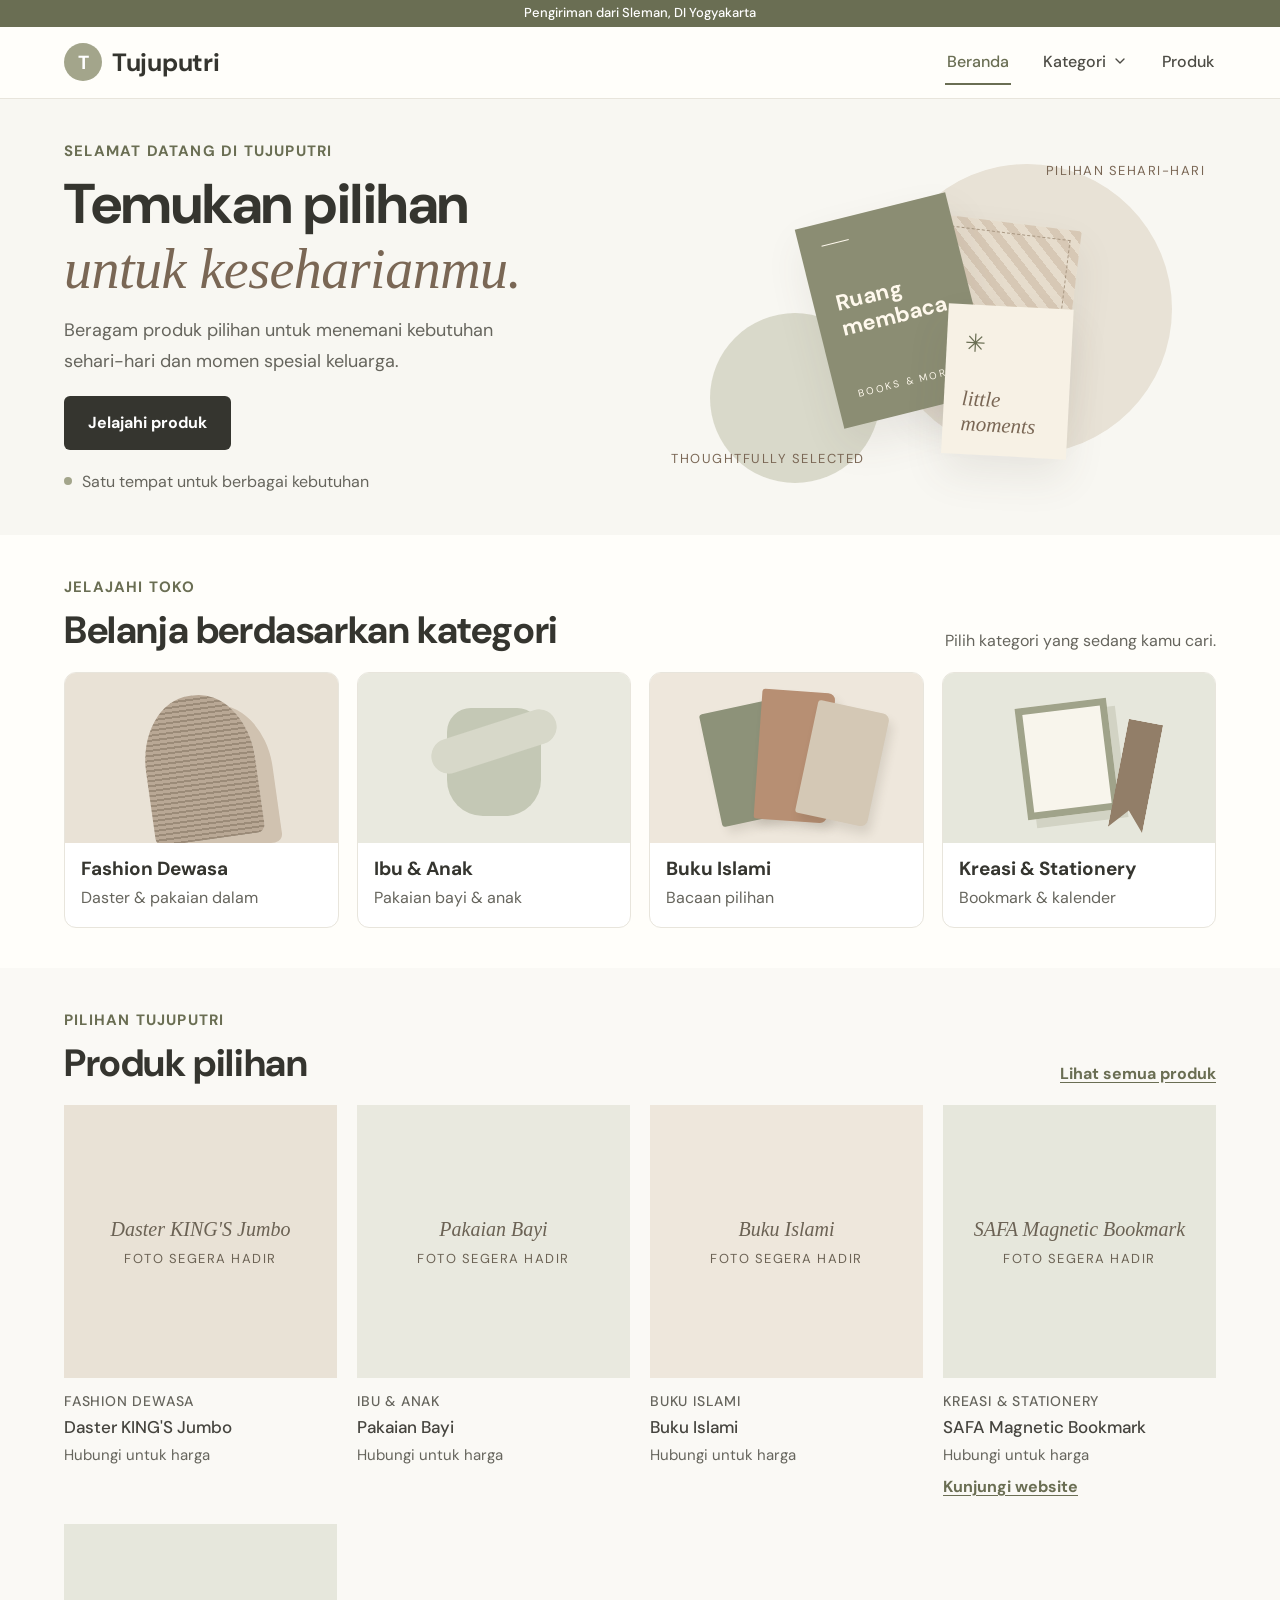
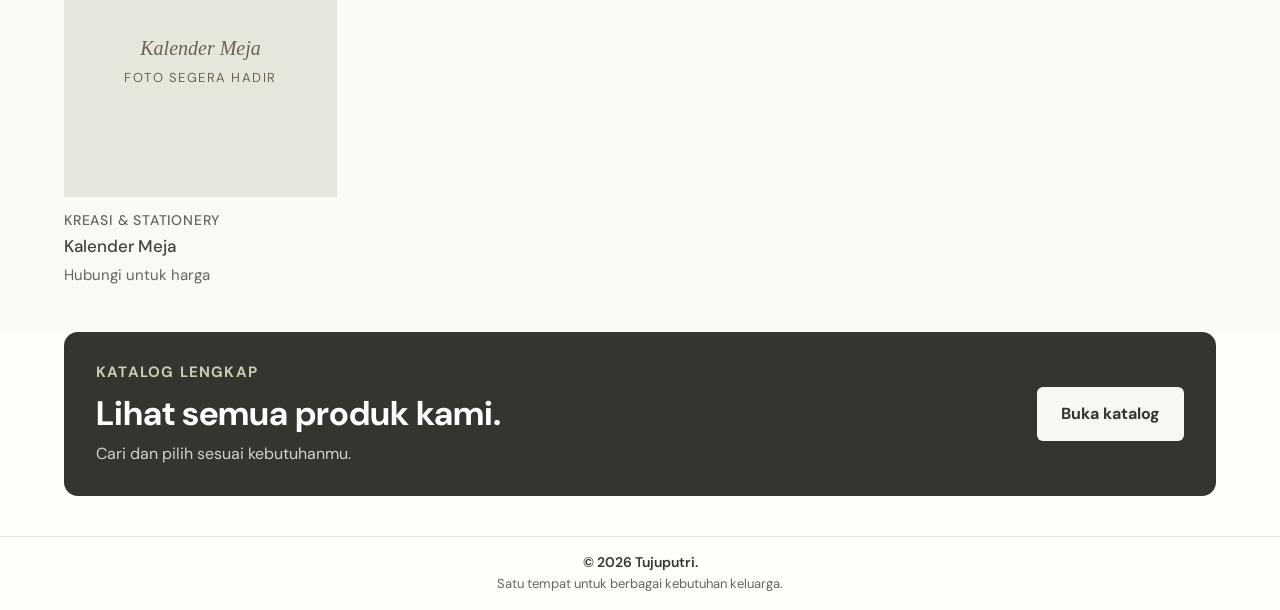
==== index.html @ ce9b0f31 "Add files via upload" ====
<!doctype html>
<html lang="id">
<head>
  <meta charset="utf-8">
  <meta name="viewport" content="width=device-width, initial-scale=1">
  <meta name="description" content="Tujuputri, satu tempat untuk berbagai kebutuhan keluarga.">
  <meta name="theme-color" content="#f8f7f2">
  <title>Tujuputri | Satu Tempat untuk Kebutuhan Keluarga</title>
  <link rel="preconnect" href="https://fonts.googleapis.com">
  <link rel="preconnect" href="https://fonts.gstatic.com" crossorigin>
  <link href="https://fonts.googleapis.com/css2?family=DM+Sans:wght@400;500;600;700&display=swap" rel="stylesheet">
  <link rel="stylesheet" href="styles.css?v=2">
</head>
<body data-page="home">

  <!-- INFO PENGIRIMAN (hanya di beranda). Ubah tulisannya langsung di baris bawah ini -->
  <div class="info-bar">Pengiriman dari Sleman, DI Yogyakarta</div>

  <!-- HEADER & NAVIGASI (sama di semua halaman) -->
  <header class="site-header">
    <a class="brand" href="index.html" aria-label="Tujuputri, kembali ke beranda">
      <span class="brand-mark">T</span>
      <span class="brand-name">Tujuputri</span>
    </a>
    <nav class="main-nav" id="main-nav" aria-label="Navigasi utama">
      <a href="index.html">Beranda</a>
      <a href="index.html#kategori">Kategori</a>
      <a href="produk.html">Produk</a>
    </nav>
    <button class="menu-toggle" id="menu-toggle" type="button" aria-label="Buka menu" aria-expanded="false" aria-controls="main-nav">☰</button>
  </header>

  <main>
    <!-- HERO -->
    <section class="hero">
      <div class="hero-copy">
        <p class="eyebrow">Selamat datang di Tujuputri</p>
        <h1>Temukan pilihan<br><em>untuk keseharianmu.</em></h1>
        <p class="hero-description">Beragam produk pilihan untuk menemani kebutuhan sehari-hari dan momen spesial keluarga.</p>
        <a class="button button-dark" href="#kategori">Jelajahi produk</a>
        <div class="hero-note"><span class="note-dot"></span> Satu tempat untuk berbagai kebutuhan</div>
      </div>
      <div class="hero-art" aria-hidden="true">
        <div class="hero-shape shape-one"></div>
        <div class="hero-shape shape-two"></div>
        <div class="hero-label label-top">pilihan sehari-hari</div>
        <div class="hero-stack">
          <div class="stack-card stack-book"><span class="mini-line"></span><b>Ruang<br>membaca</b><small>BOOKS &amp; MORE</small></div>
          <div class="stack-card stack-fabric"><span class="fabric-stitch"></span></div>
          <div class="stack-card stack-paper"><span class="paper-flower">✳</span><b>little<br>moments</b></div>
        </div>
        <div class="hero-label label-bottom">thoughtfully selected</div>
      </div>
    </section>

    <!-- KATEGORI (kartu dibuat otomatis dari config.js) -->
    <section class="category-section section-wrap" id="kategori">
      <div class="section-heading">
        <div>
          <p class="eyebrow">Jelajahi toko</p>
          <h2>Belanja berdasarkan kategori</h2>
        </div>
        <p>Pilih kategori yang sedang kamu cari.</p>
      </div>
      <div class="category-grid" id="category-grid"></div>
    </section>

    <!-- PRODUK PILIHAN (hanya produk dengan featured: true) -->
    <section class="products-section section-wrap" id="pilihan">
      <div class="section-heading">
        <div>
          <p class="eyebrow">Pilihan Tujuputri</p>
          <h2>Produk pilihan</h2>
        </div>
        <a class="text-link" href="produk.html">Lihat semua produk</a>
      </div>
      <div class="product-grid" id="featured-grid"></div>
    </section>

    <!-- AJAKAN KE KATALOG LENGKAP -->
    <section class="cta-strip" id="katalog">
      <div>
        <p class="eyebrow">Katalog lengkap</p>
        <h2>Lihat semua produk kami.</h2>
        <p>Cari dan pilih sesuai kebutuhanmu.</p>
      </div>
      <a class="button button-light" href="produk.html">Buka katalog</a>
    </section>
  </main>

  <!-- FOOTER -->
  <footer class="site-footer">
    <div class="social-links" id="social-links" hidden></div>
    <p class="footer-copy">© 2026 Tujuputri.</p>
    <p class="footer-text">Satu tempat untuk berbagai kebutuhan keluarga.</p>
  </footer>

  <div class="toast" id="toast" role="status" aria-live="polite"></div>
  <script src="config.js?v=2"></script>
  <script src="script.js?v=2"></script>
</body>
</html>
---- styles.css ----
/*
  ============================================================
  STYLES WEBSITE TUJUPUTRI  (styles.css)  -  Versi 2
  Konsep: Warm Minimalist + Modern Clean
  Font dimuat lewat tag <link> di setiap file HTML
  (DM Sans untuk judul dan isi; hierarki lewat ukuran & ketebalan).
  ============================================================
  TIPS UBAH CEPAT:
  - Ganti warna  : ubah nilai di bagian :root di bawah ini.
  - Ukuran tulisan isi: ubah angka "17px" pada body.
*/

/* ---------- WARNA & PENGATURAN DASAR ---------- */
:root{
  --ivory:#f8f7f2; --white:#fffefa; --beige:#e9e3d8;
  --sage:#a3a58b; --olive:#6a6e53; --olive-dark:#575b43;
  --mocha:#7a6755; --ink:#35352f; --muted:#66655d; --line:#e8e5dc;
  --gutter:max(5vw,20px,calc((100vw - 1180px) / 2)); /* jarak kiri-kanan halaman */
  --font-heading:"DM Sans",system-ui,-apple-system,"Segoe UI",sans-serif;
  --font-body:"DM Sans",system-ui,-apple-system,"Segoe UI",sans-serif;
}
*{box-sizing:border-box}
html{scroll-behavior:smooth;-webkit-text-size-adjust:100%}
body{margin:0;background:var(--white);color:var(--ink);font:17px/1.7 var(--font-body);-webkit-font-smoothing:antialiased}
/* Footer selalu di dasar layar; jika isi halaman pendek, ruang kosong ada di atas footer */
body{display:flex;flex-direction:column;min-height:100vh;min-height:100dvh}
main{flex:1 0 auto}
img{max-width:100%;display:block}
h1,h2,h3,p{margin:0}
a{color:inherit;text-decoration:none}
button,input{font:inherit}
[hidden]{display:none!important}
a:focus-visible,button:focus-visible,input:focus-visible{outline:3px solid var(--sage);outline-offset:2px}

/* ---------- BAR INFO DI ATAS BERANDA ---------- */
.info-bar{background:var(--olive);color:#fff;text-align:center;font-size:13px;font-weight:500;line-height:1.3;padding:5px var(--gutter)}

/* ---------- HEADER & NAVIGASI ---------- */
.site-header{min-height:72px;padding:0 var(--gutter);display:flex;align-items:center;justify-content:space-between;background:rgba(255,254,250,.96);border-bottom:1px solid var(--line);position:sticky;top:0;z-index:10;backdrop-filter:blur(12px)}
.brand{display:flex;align-items:center;gap:10px}
.brand-mark{width:38px;height:38px;border-radius:50%;display:grid;place-items:center;background:var(--sage);color:#fff;font:700 19px var(--font-heading)}
.brand-name{font:700 25px var(--font-heading);letter-spacing:-.3px}
.main-nav{display:flex;gap:30px;font-size:16px;font-weight:500}
.main-nav a{padding:8px 2px;border-bottom:2px solid transparent;color:#4d4c45}
.main-nav a:hover{color:var(--olive)}
.main-nav a[aria-current="page"]{color:var(--olive);border-bottom-color:var(--olive)}
.menu-toggle{display:none;border:0;background:none;color:var(--ink);font-size:26px;line-height:1;cursor:pointer;width:46px;height:46px;border-radius:8px}

/* ---------- DROP-DOWN KATEGORI ---------- */
.nav-dropdown{position:relative}
.nav-drop-toggle{display:inline-flex;align-items:center;gap:6px;border:0;background:none;color:#4d4c45;font:inherit;font-weight:500;padding:8px 2px;border-bottom:2px solid transparent;cursor:pointer}
.nav-drop-toggle:hover{color:var(--olive)}
.nav-drop-toggle svg{width:16px;height:16px;fill:none;stroke:currentColor;stroke-width:2;stroke-linecap:round;stroke-linejoin:round;transition:transform .2s}
.nav-drop-toggle[aria-expanded="true"] svg{transform:rotate(180deg)}
.nav-drop-menu{position:absolute;top:100%;left:-14px;min-width:230px;background:var(--white);border:1px solid var(--line);box-shadow:0 12px 30px #35352f1a;padding:6px 0;z-index:12}
.main-nav .nav-drop-menu a{display:block;padding:10px 18px;border-bottom:0}
.main-nav .nav-drop-menu a:hover{background:var(--ivory)}

/* ---------- TOMBOL ---------- */
.button{display:inline-flex;align-items:center;justify-content:center;gap:14px;min-height:50px;padding:13px 24px;border-radius:6px;font-size:16px;font-weight:700;border:0;cursor:pointer;transition:transform .2s,background .2s}
.button:hover{transform:translateY(-2px)}
.button-dark{background:var(--ink);color:#fff}
.button-light{background:var(--ivory);color:var(--ink);white-space:nowrap}
.button-wa{background:var(--olive);color:#fff}
.button-wa:hover{background:var(--olive-dark)}

/* ---------- BERANDA: HERO ---------- */
.hero{background:var(--ivory);padding:40px var(--gutter);display:grid;grid-template-columns:1fr 1fr;gap:4vw;align-items:center;overflow:hidden}
.eyebrow{font-size:15px;letter-spacing:1.2px;font-weight:700;color:var(--olive);margin-bottom:8px;text-transform:uppercase}
.hero h1{font:700 clamp(36px,4.6vw,56px)/1.15 var(--font-heading);letter-spacing:-.5px}
.hero h1 em,.page-head h1 em{font-family:Georgia,serif;font-weight:400;color:var(--mocha)}
.hero-description{font-size:18px;line-height:1.7;color:var(--muted);max-width:460px;margin:14px 0 20px}
.hero-note{margin-top:18px;font-size:16px;color:var(--muted);display:flex;align-items:center;gap:10px}
.note-dot{width:8px;height:8px;background:var(--sage);border-radius:50%;flex:none}
.hero-art{height:340px;position:relative;display:grid;place-items:center}
.hero-shape{position:absolute;border-radius:50%}
.shape-one{width:290px;height:290px;background:#e8e2d6;right:8%;top:5%}
.shape-two{width:170px;height:170px;background:#c9c9b6;left:8%;bottom:1%;opacity:.65}
.hero-stack{position:relative;width:260px;height:270px;transform:rotate(-5deg)}
.stack-card{position:absolute;box-shadow:0 20px 40px #514b3c18}
.stack-book{z-index:2;width:155px;height:205px;background:#8b8d73;left:7px;top:22px;transform:rotate(-9deg);padding:22px;color:#fff9ed;display:flex;flex-direction:column;justify-content:space-between}
.stack-book b{font:700 22px/1.15 var(--font-heading)}
.stack-book small{font-size:10px;letter-spacing:2px}
.mini-line{width:28px;height:1px;background:#fff9ed}
.stack-fabric{width:145px;height:185px;background:repeating-linear-gradient(45deg,#d7c8b5 0 8px,#e6dccc 8px 16px);right:0;top:45px;transform:rotate(12deg)}
.fabric-stitch{position:absolute;inset:10px;border:1px dashed #a99883}
.stack-paper{z-index:3;width:125px;height:150px;background:#f7f1e5;right:7px;bottom:-10px;transform:rotate(8deg);padding:18px;color:var(--mocha);display:flex;flex-direction:column;justify-content:space-between}
.stack-paper b{font:italic 21px Georgia,serif}
.paper-flower{font-size:25px;color:var(--olive)}
.hero-label{position:absolute;font-size:13px;letter-spacing:1.5px;text-transform:uppercase;color:var(--mocha)}
.label-top{right:2%;top:4%}
.label-bottom{left:1%;bottom:5%}

/* ---------- BAGIAN UMUM ---------- */
.section-wrap{padding-left:var(--gutter);padding-right:var(--gutter)}
.category-section{padding-top:40px;padding-bottom:40px}
.products-section{padding-top:40px;padding-bottom:44px;background:#faf9f5}
.section-heading{display:flex;align-items:flex-end;justify-content:space-between;gap:12px;margin-bottom:18px}
.section-heading h2{font:700 clamp(28px,3.2vw,38px)/1.2 var(--font-heading);letter-spacing:-.4px}
.section-heading>p{font-size:16px;color:var(--muted)}
.text-link{font-size:16px;font-weight:700;color:var(--olive);text-decoration:underline;text-underline-offset:3px}
.text-link:hover{color:var(--olive-dark)}

/* ---------- KARTU KATEGORI ---------- */
.category-grid{display:grid;grid-template-columns:repeat(4,1fr);gap:18px}
.category-card{position:relative;display:block;text-align:left;border:1px solid var(--line);border-radius:12px;background:#fff;overflow:hidden;transition:transform .2s,box-shadow .2s}
.category-card:hover{transform:translateY(-4px);box-shadow:0 12px 30px #35352f0f}
.category-art{height:170px;display:block;position:relative;overflow:hidden}
.category-meta{display:flex;flex-direction:column;padding:14px 16px 16px;gap:2px}
.category-meta b{font:700 19px/1.3 var(--font-heading)}
.category-meta small{font-size:16px;color:var(--muted)}

/* Ilustrasi kategori */
.art-fashion{background:#e9e2d6}
.art-fabric{position:absolute;width:110px;height:145px;background:repeating-linear-gradient(0deg,#9b8b78 0 2px,#b9a895 2px 5px);left:calc(50% - 55px);top:22px;border-radius:48% 48% 8px 8px;transform:rotate(-8deg);box-shadow:16px 12px 0 #d0c2b0}
.art-baby{background:#e9e9df}
.art-baby-body{position:absolute;width:94px;height:108px;background:#c4c8b5;left:calc(50% - 47px);top:35px;border-radius:24px 24px 36px 36px}
.art-baby-sleeve{position:absolute;width:130px;height:35px;border-radius:30px;background:#d7d8c9;left:calc(50% - 65px);top:51px;transform:rotate(-18deg)}
.art-books{background:#eee7dc}
.book{position:absolute;width:73px;height:115px;bottom:22px;border-radius:3px 7px 7px 3px;box-shadow:5px 7px 10px #40392b20}
.book-a{background:#8d9279;left:calc(50% - 76px);transform:rotate(-12deg)}
.book-b{background:#b78f73;left:calc(50% - 28px);height:130px;transform:rotate(4deg)}
.book-c{background:#d4c8b5;left:calc(50% + 20px);transform:rotate(12deg)}
.art-creative{background:#e6e7dc}
.creative-calendar{position:absolute;width:92px;height:112px;background:#f8f5ec;border:7px solid #a0a38a;left:calc(50% - 58px);top:30px;transform:rotate(-7deg);box-shadow:8px 9px 0 #d2d3c4}
.creative-bookmark{position:absolute;width:35px;height:110px;background:#927e68;right:calc(50% - 74px);top:48px;transform:rotate(11deg);clip-path:polygon(0 0,100% 0,100% 100%,50% 82%,0 100%)}
.art-generic{background:#e9e6dc}
.art-generic::after{content:"";position:absolute;width:90px;height:90px;border-radius:50%;background:#c9c9b6;left:calc(50% - 45px);top:40px}

/* ---------- KARTU PRODUK ---------- */
.product-grid{display:grid;grid-template-columns:repeat(4,1fr);gap:24px 20px}
.product-card{display:flex;flex-direction:column;min-width:0}
.product-visual{aspect-ratio:1/1;border-radius:0;position:relative;overflow:hidden;background:var(--beige);display:grid;place-items:center}
.product-visual img{width:100%;height:100%;object-fit:cover}
.product-card .product-visual{transition:box-shadow .2s}
.product-card:hover .product-visual{box-shadow:0 12px 28px #35352f1a}
.product-placeholder{font:italic 20px/1.3 Georgia,serif;color:#6b6254;text-align:center;padding:20px}
.product-placeholder small{display:block;font:13px var(--font-body);letter-spacing:1.5px;text-transform:uppercase;margin-top:8px}
.product-category{font-size:14px;letter-spacing:.8px;text-transform:uppercase;color:var(--olive);font-weight:600;margin:12px 0 4px}
.product-card .product-category{color:var(--muted);font-weight:500;margin:12px 0 2px}
.product-name{font:500 17px/1.4 var(--font-heading);color:#45443e;margin:0 0 4px}
.product-desc{font-size:16px;line-height:1.6;color:var(--muted);margin-bottom:10px;display:-webkit-box;-webkit-line-clamp:3;line-clamp:3;-webkit-box-orient:vertical;overflow:hidden} /* maksimal 3 baris di kartu */
.product-bottom{display:flex;flex-wrap:wrap;align-items:center;justify-content:space-between;gap:4px 12px}
.product-price{font-size:16px;font-weight:600}
.product-price.price-ask{font-size:15px;font-weight:400;color:var(--muted)}
.card-cta{font-size:16px;font-weight:700;color:var(--olive);text-decoration:underline;text-underline-offset:3px}
.product-card:hover .card-cta{color:var(--olive-dark)}

/* ---------- HALAMAN DALAM (katalog, kategori, detail) ---------- */
.page-head{background:var(--ivory);border-bottom:1px solid var(--line);padding-top:14px;padding-bottom:16px}
.page-head.compact{padding-top:10px;padding-bottom:10px}
.page-head h1{font:600 clamp(22px,3vw,30px)/1.25 var(--font-heading);letter-spacing:-.2px;margin:6px 0 2px}
.page-intro{font-size:15px;line-height:1.55;color:var(--muted);max-width:560px}
.page-section{padding-top:22px;padding-bottom:44px}
.breadcrumb{display:flex;flex-wrap:nowrap;align-items:center;gap:8px;font-size:15px;color:var(--muted);min-width:0}
.breadcrumb a,.crumb-sep{flex:none;white-space:nowrap}
.breadcrumb a{color:var(--olive);font-weight:600}
.breadcrumb a:hover{text-decoration:underline}
.breadcrumb [aria-current]{color:var(--ink);flex:0 1 auto;min-width:0;overflow:hidden;text-overflow:ellipsis;white-space:nowrap}
.crumb-sep{color:#b5b3a8}

.search-panel{display:flex;align-items:center;gap:14px;margin-bottom:16px}
.search-panel label{font-size:16px;font-weight:700}
.search-panel input{width:min(420px,100%);min-height:48px;border:1px solid #d6d3c8;border-radius:6px;padding:10px 14px;background:#fff;font-size:16px}
.search-panel input:focus{border-color:var(--olive)}
.filter-row{display:flex;gap:8px;flex-wrap:wrap;margin-bottom:14px}
.filter-chip{min-height:44px;border:1px solid #d6d3c8;border-radius:30px;padding:8px 18px;background:transparent;color:#55544c;font-size:16px;font-weight:500;cursor:pointer}
.filter-chip.active,.filter-chip:hover{background:var(--ink);border-color:var(--ink);color:#fff}
.result-count{font-size:16px;color:var(--muted);margin-bottom:18px}
.empty-state{font-size:17px;color:var(--muted);padding:28px 0}

/* ---------- HALAMAN DETAIL PRODUK ---------- */
.detail-layout{display:grid;grid-template-columns:minmax(0,1fr) minmax(0,1fr);gap:44px;align-items:start;max-width:980px}
.detail-info{padding-top:6px}
.detail-info .product-category{margin-top:0}
.detail-name{font:600 clamp(24px,3.2vw,30px)/1.3 var(--font-heading);letter-spacing:-.2px;margin:0 0 8px}
.detail-price{font-size:20px;font-weight:600;margin-bottom:14px}
.detail-price.price-ask{font-size:17px;font-weight:500;color:var(--muted)}
.detail-desc{font-size:18px;line-height:1.8;color:var(--muted)}
.detail-desc p,.detail-desc ul{margin:0 0 12px}
.detail-desc ul{padding-left:24px}
.gallery-track{display:flex;overflow-x:auto;scroll-snap-type:x mandatory;-webkit-overflow-scrolling:touch;scrollbar-width:none}
.gallery-track::-webkit-scrollbar{display:none}
.gallery-slide{flex:0 0 100%;scroll-snap-align:center}
.gallery-thumbs{display:flex;gap:8px;margin-top:10px;overflow-x:auto}
.gallery-thumb{flex:0 0 64px;height:64px;padding:0;border:2px solid transparent;border-radius:0;overflow:hidden;background:var(--beige);cursor:pointer;opacity:.75}
.gallery-thumb img{width:100%;height:100%;object-fit:cover}
.gallery-thumb.active{border-color:var(--olive);opacity:1}
.detail-actions{margin-top:26px}
.detail-more{max-width:760px;margin-top:34px;padding-top:26px;border-top:1px solid var(--line)}
.detail-more h2{font:700 22px/1.3 var(--font-heading);margin:0 0 12px}
.detail-more h2:not(:first-child){margin-top:30px}
.detail-text p,.detail-text ul{font-size:18px;line-height:1.8;color:#4a4943;margin:0 0 14px}
.detail-text ul{padding-left:24px}
.detail-text li{margin-bottom:6px}
.spec-list{margin:0;border:1px solid var(--line);border-radius:10px;overflow:hidden}
.spec-row{display:grid;grid-template-columns:minmax(110px,32%) 1fr;gap:16px;padding:12px 16px;font-size:17px;line-height:1.5}
.spec-row:nth-child(odd){background:#faf9f5}
.spec-row dt{font-weight:600;color:var(--muted)}
.spec-row dd{margin:0}
.detail-empty{padding:30px 0;max-width:520px}
.detail-empty p{margin:8px 0 22px;color:var(--muted);font-size:18px}

/* ---------- AJAKAN KE KATALOG (beranda) ---------- */
.cta-strip{margin:0 var(--gutter) 40px;padding:28px 32px;background:var(--ink);color:#fff;border-radius:14px;display:flex;align-items:center;justify-content:space-between;gap:20px}
.cta-strip .eyebrow{color:#c9ccb0}
.cta-strip h2{font:700 clamp(26px,3vw,34px)/1.2 var(--font-heading)}
.cta-strip p:last-child{font-size:16px;color:#d4d1c7;margin-top:6px}

/* ---------- FOOTER ---------- */
.site-footer{padding:14px var(--gutter) 16px;border-top:1px solid var(--line);text-align:center}
.social-links{display:flex;justify-content:center;gap:10px;margin-bottom:10px}
.social-link{width:38px;height:38px;border-radius:50%;border:1px solid #d6d3c8;display:grid;place-items:center;color:var(--ink);transition:.2s}
.social-link:hover{background:var(--ink);border-color:var(--ink);color:#fff}
.social-link svg{width:19px;height:19px;fill:none;stroke:currentColor;stroke-width:1.7;stroke-linecap:round;stroke-linejoin:round}
.footer-copy{font-size:14px;font-weight:600;color:var(--ink)}
.footer-text{font-size:13px;line-height:1.5;color:var(--muted)}

/* ---------- PEMBERITAHUAN KECIL ---------- */
.toast{position:fixed;bottom:24px;left:50%;transform:translate(-50%,20px);background:var(--ink);color:#fff;padding:14px 20px;border-radius:8px;font-size:15px;max-width:calc(100vw - 32px);text-align:center;opacity:0;pointer-events:none;transition:.25s;z-index:20}
.toast.show{opacity:1;transform:translate(-50%,0)}

/* ============================================================
   TAMPILAN TABLET & HP
   ============================================================ */
@media(max-width:1000px){
  .product-grid{grid-template-columns:repeat(3,1fr)}
}
@media(max-width:900px){
  .hero{padding-top:44px;padding-bottom:44px}
  .category-grid{grid-template-columns:repeat(2,1fr)}
}
@media(max-width:800px){
  .detail-layout{grid-template-columns:1fr;gap:0}
  .detail-info{padding-top:0}
  body[data-page="detail"] .page-section{padding-top:0}
  .detail-visual{position:relative;margin:0 calc(var(--gutter) * -1)}
  .detail-visual .product-visual{max-height:75vh}
  .detail-visual::after{content:"";position:absolute;left:0;right:0;bottom:0;height:20%;background:linear-gradient(to bottom,rgba(255,254,250,0),#fffefa);pointer-events:none;z-index:1}
  .gallery-thumbs{position:absolute;z-index:2;left:var(--gutter);right:var(--gutter);bottom:12px;margin:0}
}
@media(max-width:720px){
  .site-header{min-height:66px}
  .main-nav{display:none;position:absolute;top:100%;left:0;right:0;padding:12px var(--gutter) 18px;background:var(--white);border-bottom:1px solid var(--line);flex-direction:column;gap:2px;font-size:18px}
  .main-nav.open{display:flex}
  .main-nav a{padding:12px 0;border-bottom:0}
  .menu-toggle{display:block}
  .nav-dropdown{width:100%}
  .nav-drop-toggle{width:100%;justify-content:space-between;padding:12px 0}
  .nav-drop-menu{position:static;min-width:0;border:0;box-shadow:none;padding:0 0 6px 14px}
  .main-nav .nav-drop-menu a{padding:10px 0;font-size:17px}
  .product-grid{grid-template-columns:repeat(2,1fr)}
}
@media(max-width:620px){
  body{font-size:16px}
  .brand-name{font-size:23px}
  .hero{grid-template-columns:1fr;padding-top:26px;padding-bottom:10px;gap:0}
  .hero-description{font-size:17px}
  .hero-art{height:235px}
  .hero-stack{transform:scale(.82) rotate(-5deg)}
  .shape-one{width:230px;height:230px}
  .category-section{padding-top:28px;padding-bottom:28px}
  .products-section{padding-top:28px;padding-bottom:32px}
  .section-heading{align-items:flex-start;flex-direction:column;gap:4px;margin-bottom:14px}
  .category-grid{gap:12px}
  .category-art{height:130px}
  .category-meta{padding:12px 12px 14px}
  .category-meta b{font-size:16px}
  .category-meta small{font-size:15px}
  .product-grid{gap:20px 12px}
  .product-name{font-size:16px}
  .product-desc{font-size:15px}
  .product-placeholder{font-size:17px;padding:12px}
  .product-bottom{flex-direction:column;align-items:flex-start}
  .page-section{padding-top:18px;padding-bottom:32px}
  .search-panel{flex-direction:column;align-items:flex-start;gap:6px}
  .search-panel input{width:100%}
  .detail-actions .button{width:100%}
  .cta-strip{margin-bottom:28px;padding:22px 20px;flex-direction:column;align-items:flex-start}
  .cta-strip .button{width:100%}
}
@media(prefers-reduced-motion:reduce){
  html{scroll-behavior:auto}
  *{transition:none!important}
}
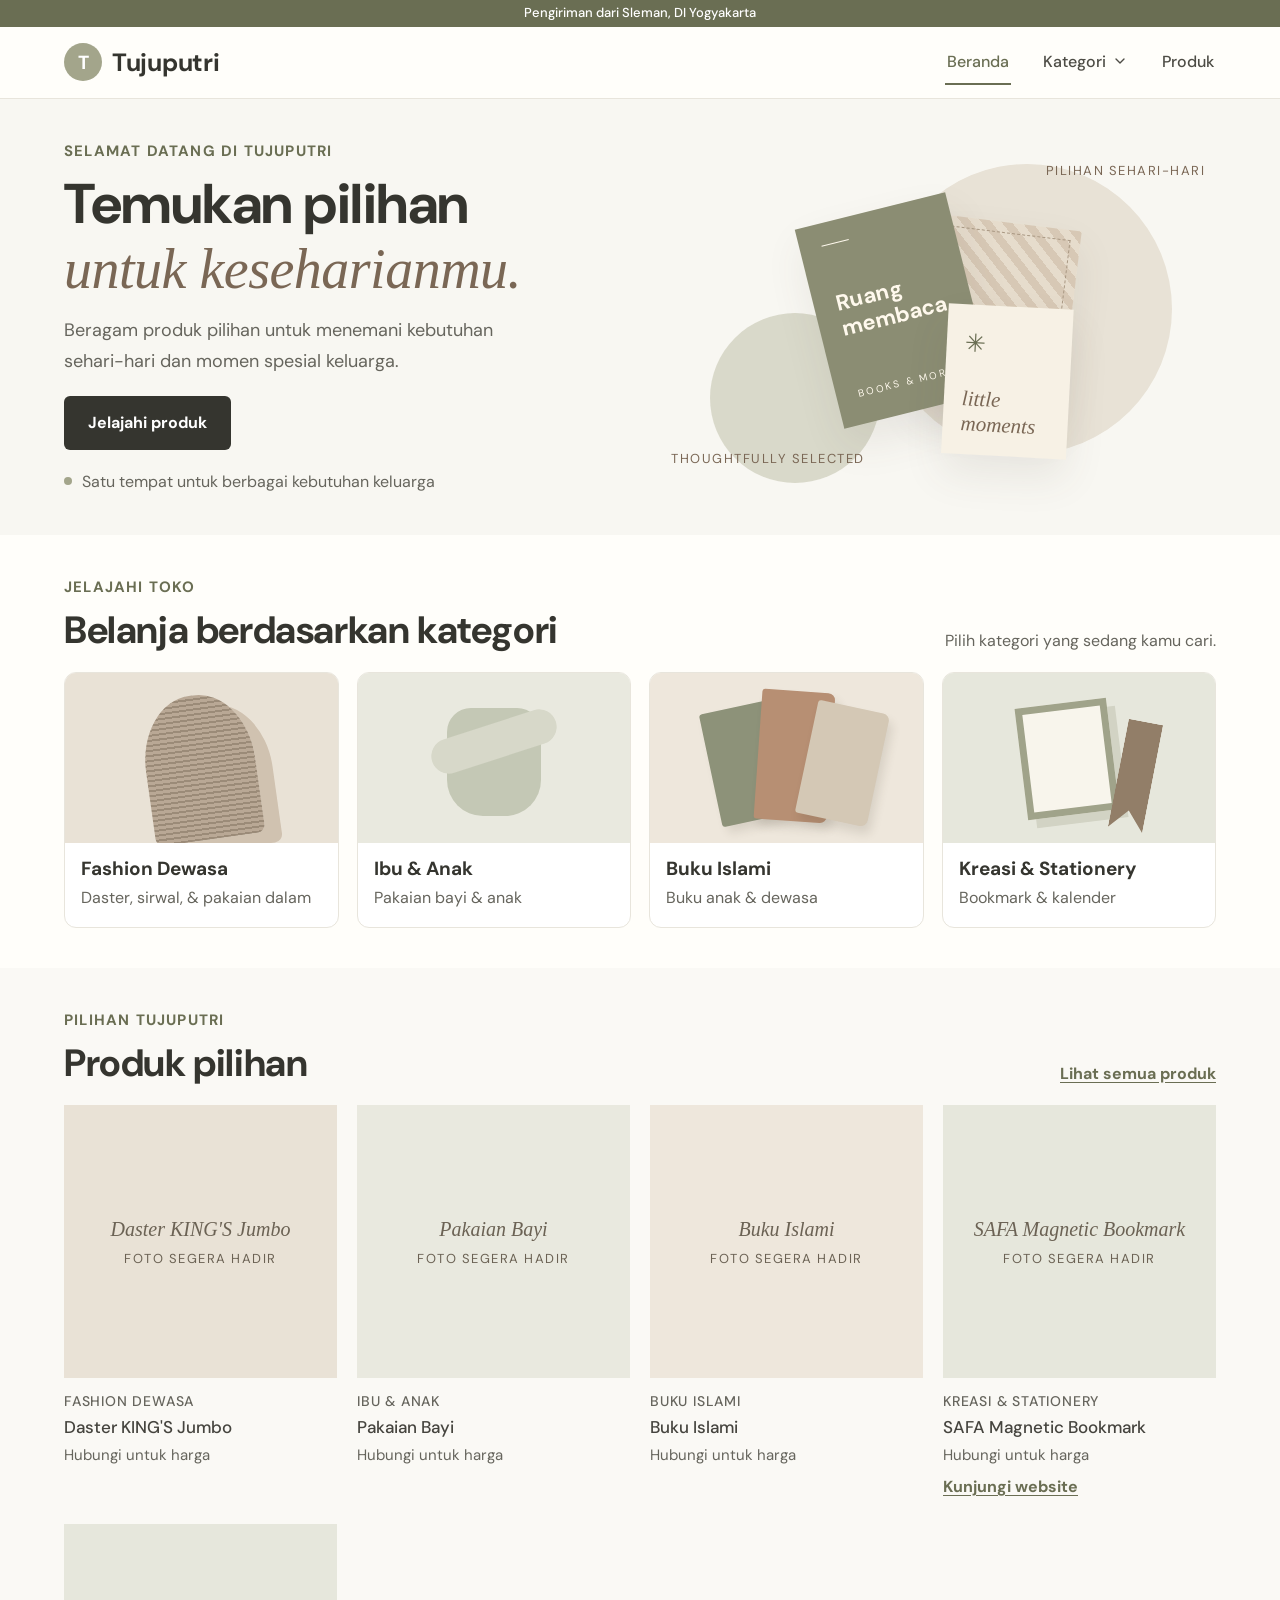
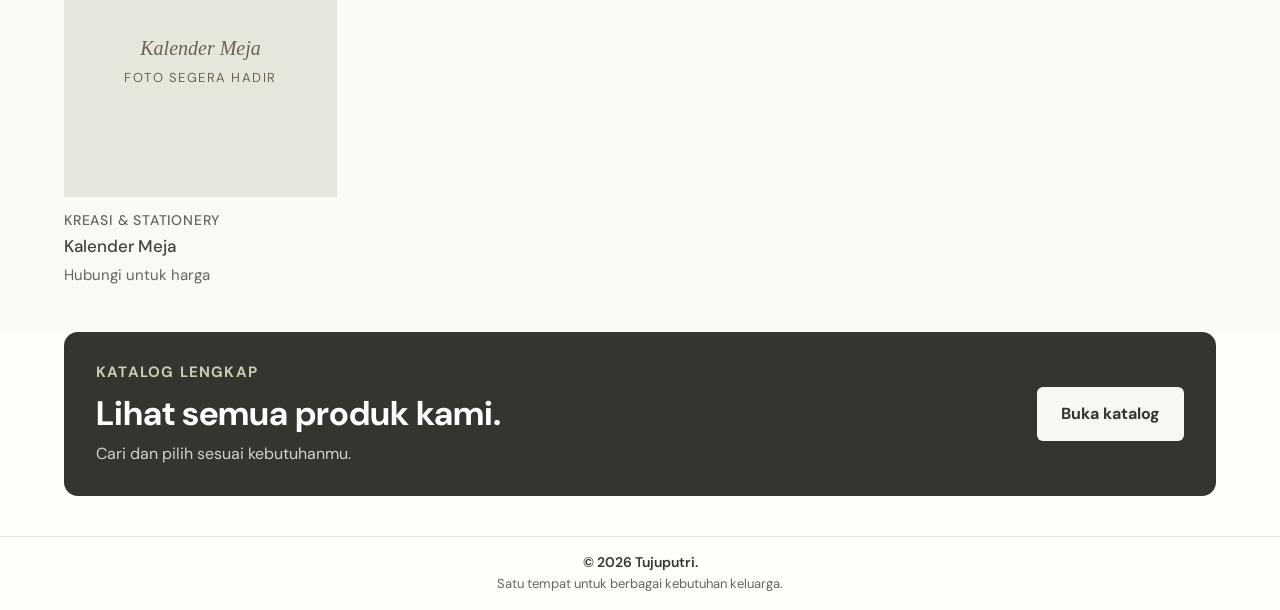
==== commit b44c27cf: "Update index.html" ====
--- a/index.html
+++ b/index.html
@@ -38,7 +38,7 @@
         <h1>Temukan pilihan<br><em>untuk keseharianmu.</em></h1>
         <p class="hero-description">Beragam produk pilihan untuk menemani kebutuhan sehari-hari dan momen spesial keluarga.</p>
         <a class="button button-dark" href="#kategori">Jelajahi produk</a>
-        <div class="hero-note"><span class="note-dot"></span> Satu tempat untuk berbagai kebutuhan</div>
+        <div class="hero-note"><span class="note-dot"></span> Satu tempat untuk berbagai kebutuhan keluarga</div>
       </div>
       <div class="hero-art" aria-hidden="true">
         <div class="hero-shape shape-one"></div>
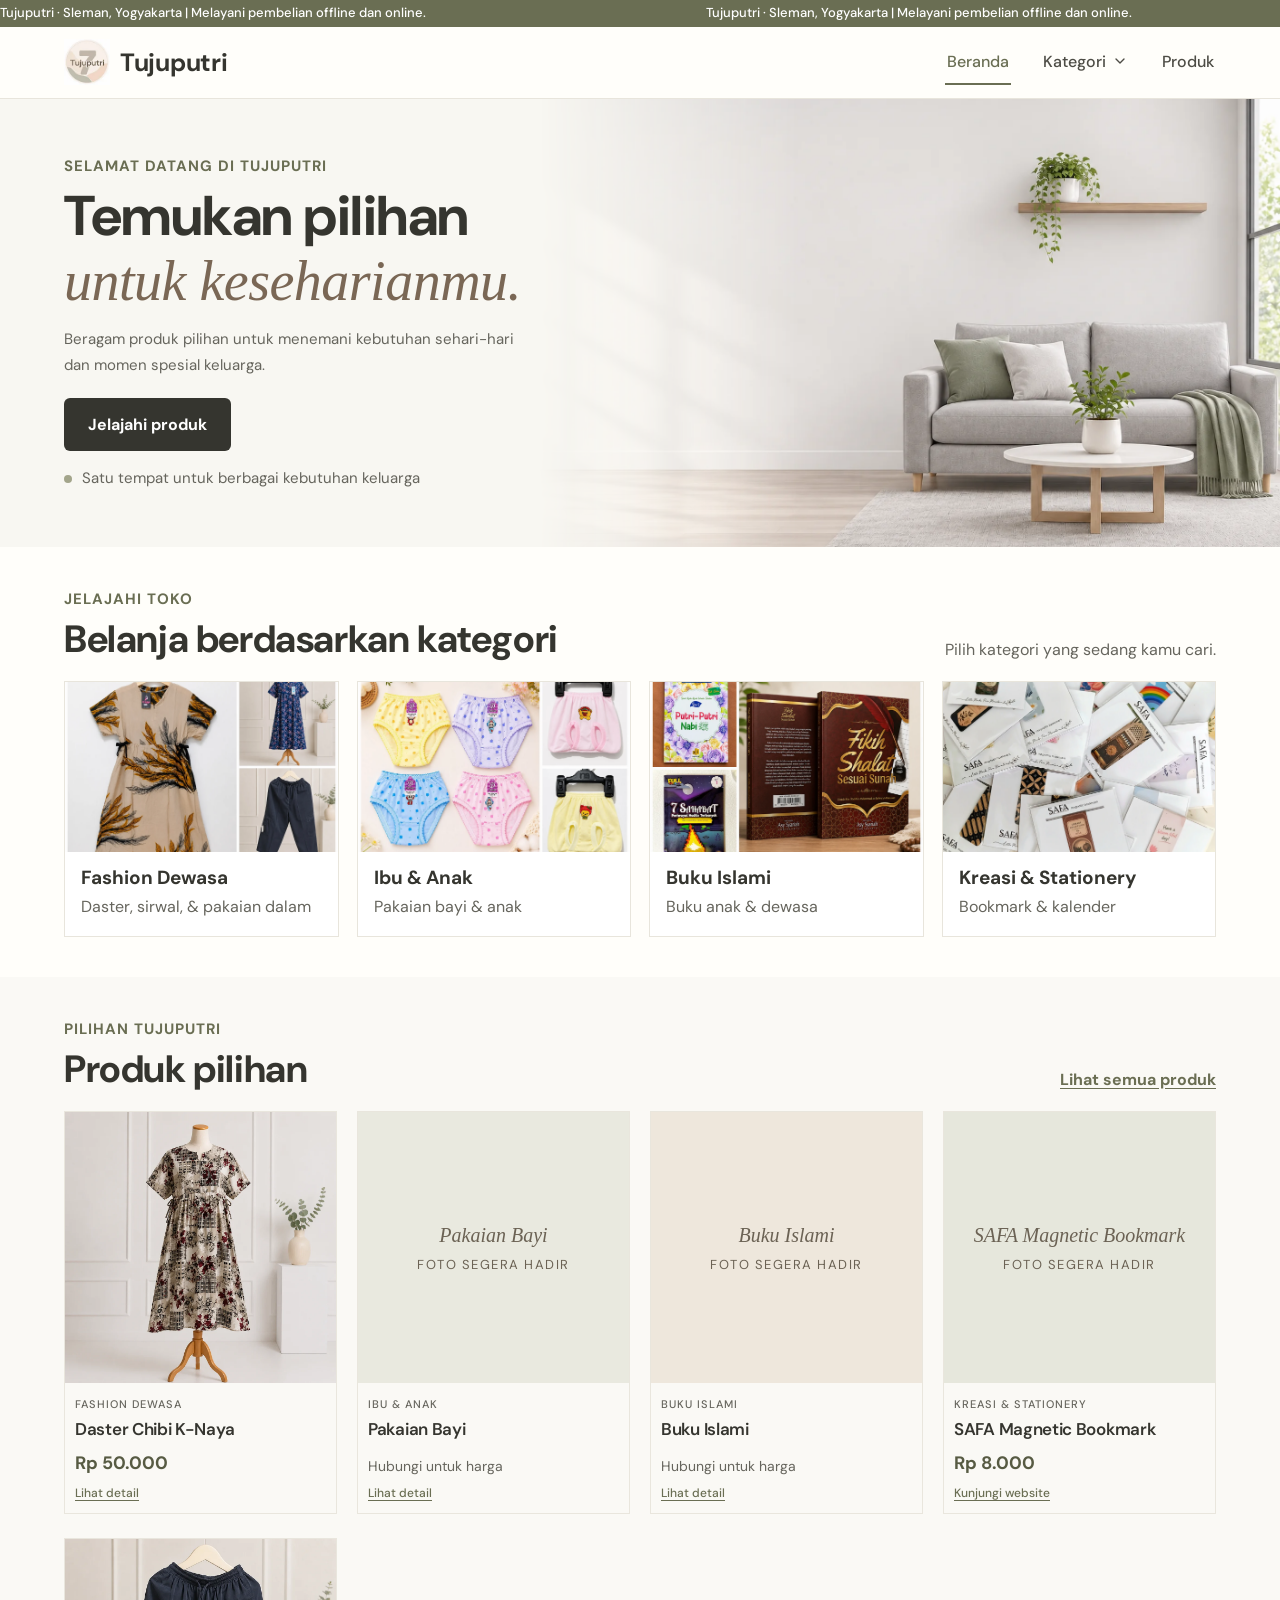
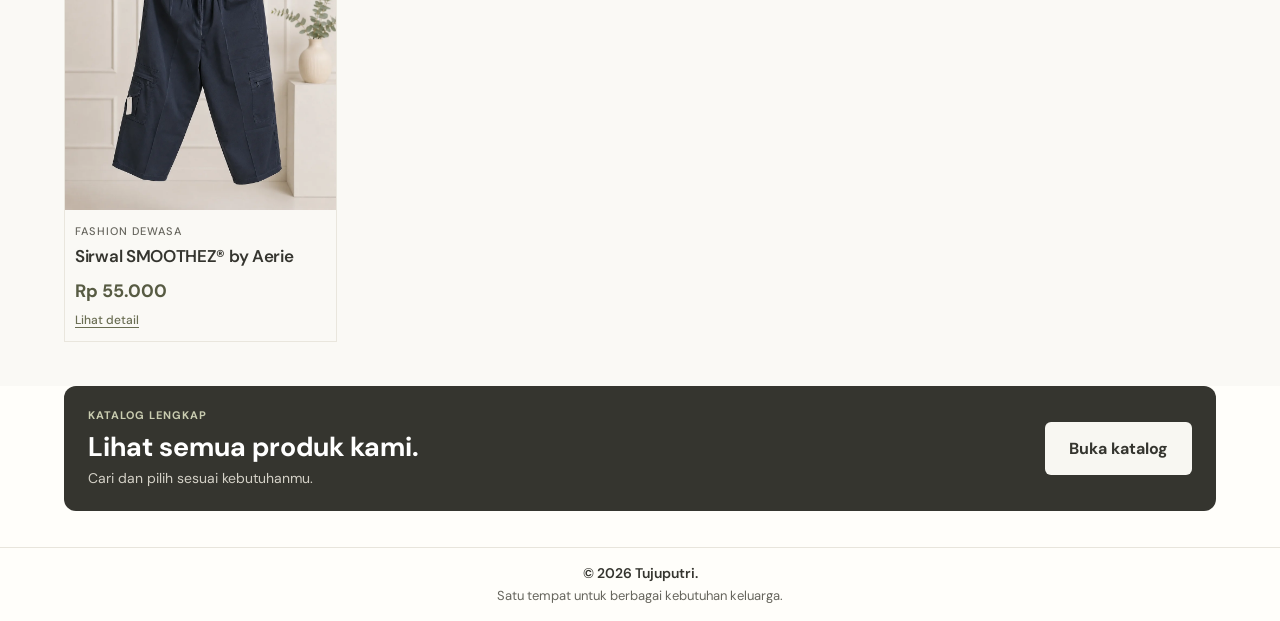
==== commit 680f1606: "Add files via upload" ====
--- a/index.html
+++ b/index.html
@@ -12,23 +12,26 @@
   <link rel="stylesheet" href="styles.css?v=2">
 </head>
 <body data-page="home">
+  
+<!-- INFO TOKO -->
+<div class="info-bar">
+  <div class="info-marquee">
+    <div class="info-marquee-track">
+      <div class="info-marquee-group">
+        <span>Tujuputri · Sleman, Yogyakarta | Melayani pembelian offline dan online.</span>
+        <span>Tujuputri · Sleman, Yogyakarta | Melayani pembelian offline dan online.</span>
+      </div>
 
-  <!-- INFO PENGIRIMAN (hanya di beranda). Ubah tulisannya langsung di baris bawah ini -->
-  <div class="info-bar">Pengiriman dari Sleman, DI Yogyakarta</div>
-
-  <!-- HEADER & NAVIGASI (sama di semua halaman) -->
-  <header class="site-header">
-    <a class="brand" href="index.html" aria-label="Tujuputri, kembali ke beranda">
-      <span class="brand-mark">T</span>
-      <span class="brand-name">Tujuputri</span>
-    </a>
-    <nav class="main-nav" id="main-nav" aria-label="Navigasi utama">
-      <a href="index.html">Beranda</a>
-      <a href="index.html#kategori">Kategori</a>
-      <a href="produk.html">Produk</a>
-    </nav>
-    <button class="menu-toggle" id="menu-toggle" type="button" aria-label="Buka menu" aria-expanded="false" aria-controls="main-nav">☰</button>
-  </header>
+      <div class="info-marquee-group" aria-hidden="true">
+        <span>Tujuputri · Sleman, Yogyakarta | Melayani pembelian offline dan online.</span>
+        <span>Tujuputri · Sleman, Yogyakarta | Melayani pembelian offline dan online.</span>
+      </div>
+    </div>
+  </div>
+</div>
+  
+  <!-- Header bersama, dirender dari header.js -->
+  <div id="site-header"></div>
 
   <main>
     <!-- HERO -->
@@ -39,17 +42,6 @@
         <p class="hero-description">Beragam produk pilihan untuk menemani kebutuhan sehari-hari dan momen spesial keluarga.</p>
         <a class="button button-dark" href="#kategori">Jelajahi produk</a>
         <div class="hero-note"><span class="note-dot"></span> Satu tempat untuk berbagai kebutuhan keluarga</div>
-      </div>
-      <div class="hero-art" aria-hidden="true">
-        <div class="hero-shape shape-one"></div>
-        <div class="hero-shape shape-two"></div>
-        <div class="hero-label label-top">pilihan sehari-hari</div>
-        <div class="hero-stack">
-          <div class="stack-card stack-book"><span class="mini-line"></span><b>Ruang<br>membaca</b><small>BOOKS &amp; MORE</small></div>
-          <div class="stack-card stack-fabric"><span class="fabric-stitch"></span></div>
-          <div class="stack-card stack-paper"><span class="paper-flower">✳</span><b>little<br>moments</b></div>
-        </div>
-        <div class="hero-label label-bottom">thoughtfully selected</div>
       </div>
     </section>
 
@@ -97,6 +89,7 @@
 
   <div class="toast" id="toast" role="status" aria-live="polite"></div>
   <script src="config.js?v=2"></script>
+  <script src="header.js?v=1"></script>
   <script src="script.js?v=2"></script>
 </body>
 </html>
--- a/styles.css
+++ b/styles.css
@@ -33,11 +33,63 @@
 a:focus-visible,button:focus-visible,input:focus-visible{outline:3px solid var(--sage);outline-offset:2px}
 
 /* ---------- BAR INFO DI ATAS BERANDA ---------- */
-.info-bar{background:var(--olive);color:#fff;text-align:center;font-size:13px;font-weight:500;line-height:1.3;padding:5px var(--gutter)}
+.info-bar{
+  background:var(--olive);
+  color:#fff;
+  font-size:13px;
+  font-weight:500;
+  line-height:1.3;
+  padding:5px 0;
+  overflow:hidden;
+  white-space:nowrap;
+}
+
+.info-marquee{
+  width:100%;
+  overflow:hidden;
+}
+
+.info-marquee-track{
+  display:flex;
+  flex-wrap:nowrap;
+  width:max-content;
+  animation:info-scroll 28s linear infinite;
+  will-change:transform;
+}
+
+.info-marquee-group{
+  display:flex;
+  flex:0 0 auto;
+  width:max-content;
+  gap:0;
+  padding:0;
+}
+
+.info-marquee-group span{
+  display:block;
+  flex:none;
+  white-space:nowrap;
+  padding-right:150px;
+}
+
+@keyframes info-scroll{
+  from{
+    transform:translate3d(0,0,0);
+  }
+  to{
+    transform:translate3d(-50%,0,0);
+  }
+}
+@media(prefers-reduced-motion:reduce){
+  .info-marquee-track{
+    animation:none;
+  }
+}
 
 /* ---------- HEADER & NAVIGASI ---------- */
 .site-header{min-height:72px;padding:0 var(--gutter);display:flex;align-items:center;justify-content:space-between;background:rgba(255,254,250,.96);border-bottom:1px solid var(--line);position:sticky;top:0;z-index:10;backdrop-filter:blur(12px)}
-.brand{display:flex;align-items:center;gap:10px}
+.brand{display:flex;align-items:center;gap:10px;min-width:0}
+.brand-logo{display:block;width:46px;height:auto;max-height:46px;object-fit:contain;flex:none}
 .brand-mark{width:38px;height:38px;border-radius:50%;display:grid;place-items:center;background:var(--sage);color:#fff;font:700 19px var(--font-heading)}
 .brand-name{font:700 25px var(--font-heading);letter-spacing:-.3px}
 .main-nav{display:flex;gap:30px;font-size:16px;font-weight:500}
@@ -64,13 +116,14 @@
 .button-wa{background:var(--olive);color:#fff}
 .button-wa:hover{background:var(--olive-dark)}
 
-/* ---------- BERANDA: HERO ---------- */
-.hero{background:var(--ivory);padding:40px var(--gutter);display:grid;grid-template-columns:1fr 1fr;gap:4vw;align-items:center;overflow:hidden}
-.eyebrow{font-size:15px;letter-spacing:1.2px;font-weight:700;color:var(--olive);margin-bottom:8px;text-transform:uppercase}
+.hero-copy {
+  max-width: 520px;
+}
+.eyebrow{font-size:15px;letter-spacing:1px;font-weight:700;color:var(--olive);margin-bottom:5px;text-transform:uppercase}
 .hero h1{font:700 clamp(36px,4.6vw,56px)/1.15 var(--font-heading);letter-spacing:-.5px}
 .hero h1 em,.page-head h1 em{font-family:Georgia,serif;font-weight:400;color:var(--mocha)}
-.hero-description{font-size:18px;line-height:1.7;color:var(--muted);max-width:460px;margin:14px 0 20px}
-.hero-note{margin-top:18px;font-size:16px;color:var(--muted);display:flex;align-items:center;gap:10px}
+.hero-description{font-size:15px;line-height:1.7;color:var(--muted);max-width:460px;margin:14px 0 20px}
+.hero-note{margin-top:15px;font-size:15px;color:var(--muted);display:flex;align-items:center;gap:10px}
 .note-dot{width:8px;height:8px;background:var(--sage);border-radius:50%;flex:none}
 .hero-art{height:340px;position:relative;display:grid;place-items:center}
 .hero-shape{position:absolute;border-radius:50%}
@@ -103,9 +156,15 @@
 
 /* ---------- KARTU KATEGORI ---------- */
 .category-grid{display:grid;grid-template-columns:repeat(4,1fr);gap:18px}
-.category-card{position:relative;display:block;text-align:left;border:1px solid var(--line);border-radius:12px;background:#fff;overflow:hidden;transition:transform .2s,box-shadow .2s}
+.category-card{position:relative;display:block;text-align:left;border:1px solid var(--line);border-radius:0px;background:#fff;overflow:hidden;transition:transform .2s,box-shadow .2s}
 .category-card:hover{transform:translateY(-4px);box-shadow:0 12px 30px #35352f0f}
 .category-art{height:170px;display:block;position:relative;overflow:hidden}
+.category-photo {
+  width: 100%;
+  height: 100%;
+  display: block;
+  object-fit: cover;
+}
 .category-meta{display:flex;flex-direction:column;padding:14px 16px 16px;gap:2px}
 .category-meta b{font:700 19px/1.3 var(--font-heading)}
 .category-meta small{font-size:16px;color:var(--muted)}
@@ -129,7 +188,13 @@
 
 /* ---------- KARTU PRODUK ---------- */
 .product-grid{display:grid;grid-template-columns:repeat(4,1fr);gap:24px 20px}
-.product-card{display:flex;flex-direction:column;min-width:0}
+.product-card{
+  display:flex;
+  flex-direction:column;
+  min-width:0;
+  border:1px solid #e9e6dd;
+  background:transparent;
+}
 .product-visual{aspect-ratio:1/1;border-radius:0;position:relative;overflow:hidden;background:var(--beige);display:grid;place-items:center}
 .product-visual img{width:100%;height:100%;object-fit:cover}
 .product-card .product-visual{transition:box-shadow .2s}
@@ -137,13 +202,49 @@
 .product-placeholder{font:italic 20px/1.3 Georgia,serif;color:#6b6254;text-align:center;padding:20px}
 .product-placeholder small{display:block;font:13px var(--font-body);letter-spacing:1.5px;text-transform:uppercase;margin-top:8px}
 .product-category{font-size:14px;letter-spacing:.8px;text-transform:uppercase;color:var(--olive);font-weight:600;margin:12px 0 4px}
-.product-card .product-category{color:var(--muted);font-weight:500;margin:12px 0 2px}
-.product-name{font:500 17px/1.4 var(--font-heading);color:#45443e;margin:0 0 4px}
+.product-card .product-category{
+  color:var(--muted);
+  font-size:11px;
+  font-weight:500;
+  letter-spacing:1px;
+  margin:12px 10px 4px;
+}
+
+.product-name{
+  font-size:17px;
+  font-weight:600;
+  line-height:1.4;
+  color:var(--ink);
+  margin:0 10px 7px;
+  letter-spacing:-.3px;
+}
 .product-desc{font-size:16px;line-height:1.6;color:var(--muted);margin-bottom:10px;display:-webkit-box;-webkit-line-clamp:3;line-clamp:3;-webkit-box-orient:vertical;overflow:hidden} /* maksimal 3 baris di kartu */
-.product-bottom{display:flex;flex-wrap:wrap;align-items:center;justify-content:space-between;gap:4px 12px}
-.product-price{font-size:16px;font-weight:600}
-.product-price.price-ask{font-size:15px;font-weight:400;color:var(--muted)}
-.card-cta{font-size:16px;font-weight:700;color:var(--olive);text-decoration:underline;text-underline-offset:3px}
+.product-bottom{
+  display:flex;
+  flex-direction:column;
+  align-items:flex-start;
+  gap:4px;
+  margin-top:auto;
+  padding:0 10px 10px;
+}
+.product-price{
+  font-size:18px;
+  font-weight:700;
+  color:var(--olive-dark);
+}
+
+.product-price.price-ask{
+  font-size:14px;
+  font-weight:400;
+  color:var(--muted);
+}
+.card-cta{
+  font-size:12px;
+  font-weight:500;
+  color:var(--olive);
+  text-decoration:underline;
+  text-underline-offset:3px;
+}
 .product-card:hover .card-cta{color:var(--olive-dark)}
 
 /* ---------- HALAMAN DALAM (katalog, kategori, detail) ---------- */
@@ -163,38 +264,121 @@
 .search-panel label{font-size:16px;font-weight:700}
 .search-panel input{width:min(420px,100%);min-height:48px;border:1px solid #d6d3c8;border-radius:6px;padding:10px 14px;background:#fff;font-size:16px}
 .search-panel input:focus{border-color:var(--olive)}
-.filter-row{display:flex;gap:8px;flex-wrap:wrap;margin-bottom:14px}
-.filter-chip{min-height:44px;border:1px solid #d6d3c8;border-radius:30px;padding:8px 18px;background:transparent;color:#55544c;font-size:16px;font-weight:500;cursor:pointer}
-.filter-chip.active,.filter-chip:hover{background:var(--ink);border-color:var(--ink);color:#fff}
+.filter-row{
+  display:flex;
+  gap:7px;
+  flex-wrap:wrap;
+  margin-bottom:14px;
+}
+
+.filter-chip{
+  min-height:34px;
+  border:1px solid #d6d3c8;
+  border-radius:30px;
+  padding:5px 13px;
+  background:transparent;
+  color:#55544c;
+  font-size:13px;
+  font-weight:500;
+  cursor:pointer;
+}
+
+.filter-chip.active,
+.filter-chip:hover{
+  background:var(--ink);
+  border-color:var(--ink);
+  color:#fff;
+}
 .result-count{font-size:16px;color:var(--muted);margin-bottom:18px}
 .empty-state{font-size:17px;color:var(--muted);padding:28px 0}
 
 /* ---------- HALAMAN DETAIL PRODUK ---------- */
 .detail-layout{display:grid;grid-template-columns:minmax(0,1fr) minmax(0,1fr);gap:44px;align-items:start;max-width:980px}
 .detail-info{padding-top:6px}
-.detail-info .product-category{margin-top:0}
-.detail-name{font:600 clamp(24px,3.2vw,30px)/1.3 var(--font-heading);letter-spacing:-.2px;margin:0 0 8px}
-.detail-price{font-size:20px;font-weight:600;margin-bottom:14px}
-.detail-price.price-ask{font-size:17px;font-weight:500;color:var(--muted)}
-.detail-desc{font-size:18px;line-height:1.8;color:var(--muted)}
-.detail-desc p,.detail-desc ul{margin:0 0 12px}
-.detail-desc ul{padding-left:24px}
+.detail-info .product-category{
+  margin-top:0;
+  color:var(--muted);
+  font-size:11px;
+  font-weight:500;
+  letter-spacing:1px;
+}
+.detail-name{
+  font:600 22px/1.3 var(--font-heading);
+  letter-spacing:-.1px;
+  margin:0 0 8px;
+  color:var(--ink);
+}
+
+.detail-price{
+  font-size:22px;
+  font-weight:700;
+  margin-bottom:14px;
+  color:var(--olive-dark);
+}
+
+.detail-price.price-ask{
+  font-size:17px;
+  font-weight:500;
+  color:var(--muted);
+}.detail-desc{font-size:16px;line-height:1.5;color:var(--muted)}
+.detail-desc p,.detail-desc ul{margin:0 0 6px}
+.detail-desc ul{padding-left:20px}
 .gallery-track{display:flex;overflow-x:auto;scroll-snap-type:x mandatory;-webkit-overflow-scrolling:touch;scrollbar-width:none}
 .gallery-track::-webkit-scrollbar{display:none}
 .gallery-slide{flex:0 0 100%;scroll-snap-align:center}
-.gallery-thumbs{display:flex;gap:8px;margin-top:10px;overflow-x:auto}
-.gallery-thumb{flex:0 0 64px;height:64px;padding:0;border:2px solid transparent;border-radius:0;overflow:hidden;background:var(--beige);cursor:pointer;opacity:.75}
-.gallery-thumb img{width:100%;height:100%;object-fit:cover}
-.gallery-thumb.active{border-color:var(--olive);opacity:1}
+/* Titik indikator galeri */
+.gallery-dots{
+  display:flex;
+  justify-content:center;
+  align-items:center;
+  gap:7px;
+  margin-top:12px;
+}
+
+.gallery-dot{
+  width:8px;
+  height:8px;
+  padding:0;
+  border:0;
+  border-radius:20px;
+  background:#d6d3c8;
+  cursor:pointer;
+  transition:width .2s,background .2s;
+}
+
+.gallery-dot.active{
+  width:20px;
+  background:var(--olive);
+}
+
+/* Teks yang menumpuk di atas foto, khusus tampilan HP */
+.detail-photo-caption{
+  display:none;
+}
+
 .detail-actions{margin-top:26px}
-.detail-more{max-width:760px;margin-top:34px;padding-top:26px;border-top:1px solid var(--line)}
-.detail-more h2{font:700 22px/1.3 var(--font-heading);margin:0 0 12px}
-.detail-more h2:not(:first-child){margin-top:30px}
-.detail-text p,.detail-text ul{font-size:18px;line-height:1.8;color:#4a4943;margin:0 0 14px}
-.detail-text ul{padding-left:24px}
-.detail-text li{margin-bottom:6px}
+.detail-more {
+  max-width: 760px;
+  margin-top: 24px;
+  padding-top: 20px;
+  border-top: 1px solid var(--line);
+}
+
+.detail-more h2 {
+  font: 700 16px/1.4 var(--font-heading);
+  margin: 0 0 12px;
+  color: var(--olive);
+}
+
+.detail-more h2:not(:first-child) {
+  margin-top: 26px;
+}
+.detail-text p,.detail-text ul{font-size:16px;line-height:1.5;color:#4a4943;margin:0 0 6px}
+.detail-text ul{padding-left:20px;list-style:disc}
+.detail-text li{margin-bottom:3px;padding-left:3px}
+.detail-text strong{font-weight:700;color:var(--ink)}
 .spec-list{margin:0;border:1px solid var(--line);border-radius:10px;overflow:hidden}
-.spec-row{display:grid;grid-template-columns:minmax(110px,32%) 1fr;gap:16px;padding:12px 16px;font-size:17px;line-height:1.5}
+.spec-row{display:grid;grid-template-columns:minmax(120px,38%) 1fr;gap:12px;padding:11px 14px;font-size:15px;line-height:1.45}
 .spec-row:nth-child(odd){background:#faf9f5}
 .spec-row dt{font-weight:600;color:var(--muted)}
 .spec-row dd{margin:0}
@@ -202,11 +386,33 @@
 .detail-empty p{margin:8px 0 22px;color:var(--muted);font-size:18px}
 
 /* ---------- AJAKAN KE KATALOG (beranda) ---------- */
-.cta-strip{margin:0 var(--gutter) 40px;padding:28px 32px;background:var(--ink);color:#fff;border-radius:14px;display:flex;align-items:center;justify-content:space-between;gap:20px}
-.cta-strip .eyebrow{color:#c9ccb0}
-.cta-strip h2{font:700 clamp(26px,3vw,34px)/1.2 var(--font-heading)}
-.cta-strip p:last-child{font-size:16px;color:#d4d1c7;margin-top:6px}
-
+.cta-strip{
+  margin:0 var(--gutter) 36px;
+  padding:20px 24px;
+  background:var(--ink);
+  color:#fff;
+  border-radius:12px;
+  display:flex;
+  align-items:center;
+  justify-content:space-between;
+  gap:16px;
+}
+
+.cta-strip .eyebrow{
+  color:#c9ccb0;
+  font-size:11px;
+}
+
+.cta-strip h2{
+  font:700 clamp(21px,2.4vw,27px)/1.25 var(--font-heading);
+  margin:4px 0;
+}
+
+.cta-strip p:last-child{
+  font-size:14px;
+  color:#d4d1c7;
+  margin-top:4px;
+}
 /* ---------- FOOTER ---------- */
 .site-footer{padding:14px var(--gutter) 16px;border-top:1px solid var(--line);text-align:center}
 .social-links{display:flex;justify-content:center;gap:10px;margin-bottom:10px}
@@ -223,22 +429,108 @@
 /* ============================================================
    TAMPILAN TABLET & HP
    ============================================================ */
-@media(max-width:1000px){
+@media(max-width:900px){
   .product-grid{grid-template-columns:repeat(3,1fr)}
 }
 @media(max-width:900px){
   .hero{padding-top:44px;padding-bottom:44px}
   .category-grid{grid-template-columns:repeat(2,1fr)}
 }
+
 @media(max-width:800px){
-  .detail-layout{grid-template-columns:1fr;gap:0}
-  .detail-info{padding-top:0}
-  body[data-page="detail"] .page-section{padding-top:0}
-  .detail-visual{position:relative;margin:0 calc(var(--gutter) * -1)}
-  .detail-visual .product-visual{max-height:75vh}
-  .detail-visual::after{content:"";position:absolute;left:0;right:0;bottom:0;height:20%;background:linear-gradient(to bottom,rgba(255,254,250,0),#fffefa);pointer-events:none;z-index:1}
-  .gallery-thumbs{position:absolute;z-index:2;left:var(--gutter);right:var(--gutter);bottom:12px;margin:0}
-}
+  .detail-layout{
+    grid-template-columns:1fr;
+    gap:0;
+  }
+
+  .detail-info{
+    padding-top:0;
+  }
+
+  body[data-page="detail"]
+  .page-section{
+    padding-top:0;
+  }
+
+  /* Foto memenuhi lebar layar HP */
+  body[data-page="detail"]
+  .detail-visual{
+    position:relative;
+    width:calc(100% + var(--gutter) + var(--gutter));
+    margin-left:calc(-1 * var(--gutter));
+    overflow:hidden;
+  }
+
+  /* Gradasi di dasar foto */
+  body[data-page="detail"]
+  .detail-visual::after{
+    content:"";
+    position:absolute;
+    left:0;
+    right:0;
+    bottom:0;
+    height:20%;
+    background:linear-gradient(
+      to bottom,
+      rgba(255,254,250,0),
+      #fffefa
+    );
+    pointer-events:none;
+    z-index:1;
+  }
+
+  /* Kategori dan nama produk menempel dasar foto */
+  body[data-page="detail"]
+  .detail-photo-caption{
+  display:block;
+  position:absolute;
+  left:var(--gutter);
+  right:var(--gutter);
+  bottom:0;
+  z-index:2;
+  }
+
+  /* Teks kategori */
+  body[data-page="detail"]
+.detail-photo-caption
+.product-category{
+  color:var(--muted);
+  font-size:11px;
+  font-weight:500;
+  letter-spacing:1px;
+  margin:0 0 2px;
+}
+
+  /* Nama produk */
+  body[data-page="detail"]
+  .detail-photo-caption
+  .detail-name{
+    color:var(--ink);
+    font-size:20px;
+    line-height:1.25;
+    margin:0;
+  }
+
+  /* Sembunyikan judul dan kategori versi desktop */
+  body[data-page="detail"]
+  .detail-info > .product-category,
+  body[data-page="detail"]
+  .detail-info > .detail-name{
+    display:none;
+  }
+
+  /* Titik galeri berada di bawah foto */
+.detail-visual .gallery-dots{
+  position:absolute;
+  left:0;
+  right:0;
+  bottom:54px;
+  top:auto;
+  z-index:3;
+  margin:0;
+}
+}
+
 @media(max-width:720px){
   .site-header{min-height:66px}
   .main-nav{display:none;position:absolute;top:100%;left:0;right:0;padding:12px var(--gutter) 18px;background:var(--white);border-bottom:1px solid var(--line);flex-direction:column;gap:2px;font-size:18px}
@@ -253,8 +545,31 @@
 }
 @media(max-width:620px){
   body{font-size:16px}
+    .site-header{
+    min-height:60px;
+  }
+  .brand{
+    gap:7px;
+  }
+  .brand-logo{
+    width:38px;
+    max-height:38px;
+  }
+  .brand-name{
+    font-size:20px;
+  }
+  .menu-toggle{
+    width:40px;
+    height:40px;
+    font-size:20px;
+  }
   .brand-name{font-size:23px}
-  .hero{grid-template-columns:1fr;padding-top:26px;padding-bottom:10px;gap:0}
+  .hero {
+  min-height: 390px;
+  padding-top: 35px;
+  padding-bottom: 35px;
+  background-position: 62% center;
+  }
   .hero-description{font-size:17px}
   .hero-art{height:235px}
   .hero-stack{transform:scale(.82) rotate(-5deg)}
@@ -262,13 +577,20 @@
   .category-section{padding-top:28px;padding-bottom:28px}
   .products-section{padding-top:28px;padding-bottom:32px}
   .section-heading{align-items:flex-start;flex-direction:column;gap:4px;margin-bottom:14px}
+    .section-heading .text-link{
+    font-size:14px;
+    font-weight:600;
+    }
   .category-grid{gap:12px}
   .category-art{height:130px}
   .category-meta{padding:12px 12px 14px}
   .category-meta b{font-size:16px}
   .category-meta small{font-size:15px}
   .product-grid{gap:20px 12px}
-  .product-name{font-size:16px}
+  .product-name{
+  font-size:16px;
+  font-weight:600;
+  }
   .product-desc{font-size:15px}
   .product-placeholder{font-size:17px;padding:12px}
   .product-bottom{flex-direction:column;align-items:flex-start}
@@ -278,8 +600,389 @@
   .detail-actions .button{width:100%}
   .cta-strip{margin-bottom:28px;padding:22px 20px;flex-direction:column;align-items:flex-start}
   .cta-strip .button{width:100%}
+  .cta-strip{
+  padding:18px;
+  gap:12px;
+}
+.cta-strip h2{
+  font-size:21px;
+}
+.cta-strip p:last-child{
+  font-size:13px;
+}
 }
 @media(prefers-reduced-motion:reduce){
   html{scroll-behavior:auto}
   *{transition:none!important}
 }
+@media (max-width: 620px) {
+  body[data-page="detail"] .detail-actions {
+    margin-top: 0;
+  }
+
+  body[data-page="detail"] .detail-more {
+    margin-top: 8px;
+    padding-top: 0;
+    border-top: 0;
+  }
+}
+/* Pilihan admin WhatsApp */
+.admin-contact {
+  margin-top: 20px;
+}
+
+.admin-contact h3 {
+  margin: 0 0 5px;
+  font-size: 15px;
+  font-weight: 600;
+  letter-spacing: -0.2px;
+  line-height: 1.4;
+}
+
+.admin-contact p {
+  margin: 0 0 10px;
+  color: var(--muted);
+  font-size: 13px;
+  font-weight: 500;
+  letter-spacing: 0;
+  line-height: 1.5;
+}
+
+.admin-contact-grid {
+  display: grid;
+  grid-template-columns: repeat(2, minmax(0, 1fr));
+  gap: 8px;
+}
+
+.admin-wa-button {
+  display: flex;
+  align-items: center;
+  justify-content: center;
+  min-height: 42px;
+  padding: 8px 10px;
+  border: 1px solid var(--line);
+  border-radius: 9px;
+  background: var(--olive);
+  color: #fff;
+  font-size: 13px;
+  font-weight: 600;
+  line-height: 1.35;
+  text-align: center;
+  text-decoration: none;
+}
+
+.admin-wa-button {
+  flex-direction: column;
+  gap: 3px;
+}
+
+.admin-wa-label {
+  font-weight: 600;
+}
+.admin-gender-note {
+  font-size: 11px;
+  font-weight: 400;
+}
+
+.admin-wa-note {
+  font-size: 11px;
+  font-weight: 400;
+  color: #e2e0d5 !important;
+}
+.admin-wa-button:hover {
+  background: #eeede5;
+}
+
+.admin-contact-mobile {
+  display: none;
+}
+
+/* Khusus HP: pilihan admin pindah setelah spesifikasi */
+@media (max-width: 620px) {
+  .detail-actions > .admin-contact {
+    display: none;
+  }
+
+  .admin-contact-mobile {
+    display: block;
+    margin-top: 20px;
+    margin-bottom: 24px;
+  }
+
+  .admin-wa-button {
+    min-height: 40px;
+    padding: 7px 6px;
+    font-size: 12px;
+  }
+  .admin-wa-button {
+  flex-direction: column;
+  gap: 3px;
+}
+
+.admin-wa-label {
+  font-weight: 600;
+}
+
+.admin-wa-note {
+  color: #e2e0d5 !important;
+  font-size: 11px;
+  font-weight: 400;
+}
+  /* Hierarki informasi halaman detail produk */
+.detail-more {
+  margin-top: 24px;
+  padding-top: 20px;
+  border-top: 1px solid var(--line);
+}
+
+.detail-more h2 {
+  font-size: 16px;
+  line-height: 1.4;
+  font-weight: 700;
+  color: var(--olive);
+  margin: 0 0 12px;
+}
+
+.detail-text p,
+.detail-text ul {
+  font-size: 16px;
+  line-height: 1.5;
+}
+
+/* Jarak antarbagian spesifikasi */
+.detail-more h2:not(:first-child) {
+  margin-top: 26px;
+}
+  .detail-more {
+  border-top: 1px solid #d6d1c5 !important;
+  }
+  
+}@media (max-width: 620px) {
+  body[data-page="detail"] .detail-more {
+    padding-top: 14px !important;
+  }
+}
+  /* HERO FOTO: BLEND KE BACKGROUND */
+.hero {
+  position: relative;
+  display: flex;
+  align-items: center;
+  min-height: 390px;
+  padding: 55px var(--gutter);
+  background: var(--ivory);
+  overflow: hidden;
+}
+
+.hero::before {
+  content: "";
+  position: absolute;
+  top: 0;
+  right: 0;
+  width: 58%;
+  height: 100%;
+  background: url("images/hero-tujuputri.webp") right center / cover no-repeat;
+
+  -webkit-mask-image: linear-gradient(
+    to right,
+    transparent 0%,
+    black 35%,
+    black 100%
+  );
+
+  mask-image: linear-gradient(
+    to right,
+    transparent 0%,
+    black 35%,
+    black 100%
+  );
+}
+
+.hero-copy {
+  position: relative;
+  z-index: 1;
+  width: 50%;
+  max-width: 520px;
+}
+
+.hero-art {
+  display: none;
+}
+
+/* MOBILE: TANPA FOTO */
+@media (max-width: 620px) {
+  .hero {
+    min-height: auto;
+    background: var(--ivory);
+  }
+
+  .hero::before {
+    display: none;
+  }
+
+  .hero-copy {
+    width: 100%;
+  }
+}
+
+@media (min-width: 621px){
+  .info-marquee-group span{
+    padding-right:280px;
+  }
+}
+
+@media (min-width: 769px){
+  .detail-info .detail-name{
+    font-size:18px;
+    font-weight:500;
+  }
+
+  .detail-info .detail-price{
+    font-size:24px;
+    font-weight:700;
+  }
+}
+
+@media (min-width: 769px){
+  .detail-info .detail-name{
+    white-space:normal;
+    overflow-wrap:break-word;
+    word-break:normal;
+  }
+}
+
+/* Subjudul di dalam deskripsi produk */
+.detail-text p > strong:only-child {
+  display: inline-block;
+  font-size: 15px;
+  font-weight: 650;
+  color: var(--olive-dark);
+}
+
+/* Hierarki label tabel spesifikasi */
+.spec-row dt {
+  font-size: 15px;
+  font-weight: 500;
+  letter-spacing: 0;
+  color: var(--ink);
+}
+
+/* ---------- CUSTOM SORT DROPDOWN ---------- */
+
+.listing-toolbar {
+  display: flex;
+  align-items: center;
+  justify-content: space-between;
+  gap: 10px;
+  margin-bottom: 18px;
+}
+
+.listing-toolbar .result-count {
+  margin: 0;
+  flex: 1;
+}
+
+.sort-control {
+  position: relative;
+  flex: 0 0 auto;
+}
+
+.sort-trigger {
+  display: flex;
+  align-items: center;
+  justify-content: space-between;
+  gap: 8px;
+  min-width: 0;
+  padding: 5px 9px;
+  border: 1.5px solid #d6d3c8;
+  border-radius: 6px;
+  background: #fff;
+  color: var(--ink);
+  font: inherit;
+  font-size: 13px;
+  cursor: pointer;
+}
+
+.sort-arrow {
+  width: 7px;
+  height: 7px;
+  border-right: 1.5px solid currentColor;
+  border-bottom: 1.5px solid currentColor;
+  transform: rotate(45deg);
+  margin-top: -4px;
+  flex-shrink: 0;
+  transition: transform 0.2s ease;
+}
+
+.sort-trigger[aria-expanded="true"] .sort-arrow {
+  transform: rotate(225deg);
+  margin-top: 4px;
+}
+
+.sort-options {
+  position: absolute;
+  top: calc(100% + 5px);
+  right: 0;
+  z-index: 20;
+  width: 125px;
+  padding: 5px;
+  border: 1px solid #e3e0d7;
+  border-radius: 7px;
+  background: #fff;
+  box-shadow: 0 5px 16px rgba(0,0,0,.08);
+}
+
+.sort-options[hidden] {
+  display: none;
+}
+
+.sort-options button {
+  display: block;
+  width: 100%;
+  padding: 9px 10px;
+  border: 0;
+  border-radius: 4px;
+  background: transparent;
+  color: var(--ink);
+  text-align: left;
+  font: inherit;
+  font-size: 13px;
+  cursor: pointer;
+}
+
+.sort-options button:hover,
+.sort-options button.active {
+  background: #f2f1eb;
+  color: var(--olive);
+}
+
+.sort-trigger:focus-visible,
+.sort-options button:focus-visible {
+  outline: 2px solid var(--olive);
+  outline-offset: 2px;
+}
+
+/* Tampilan HP */
+@media (max-width: 620px) {
+  .listing-toolbar {
+    gap: 8px;
+  }
+
+  .sort-control {
+    gap: 5px;
+    font-size: 13px;
+  }
+
+  .sort-control select {
+    min-height: 40px;
+    max-width: min(58vw, 250px);
+    padding: 7px 25px 7px 8px;
+    font-size: 13px;
+  }
+}
+
+.spec-row dd {
+  white-space: pre-line;
+}
+.spec-row dd strong {
+  font-weight: 550;
+}
